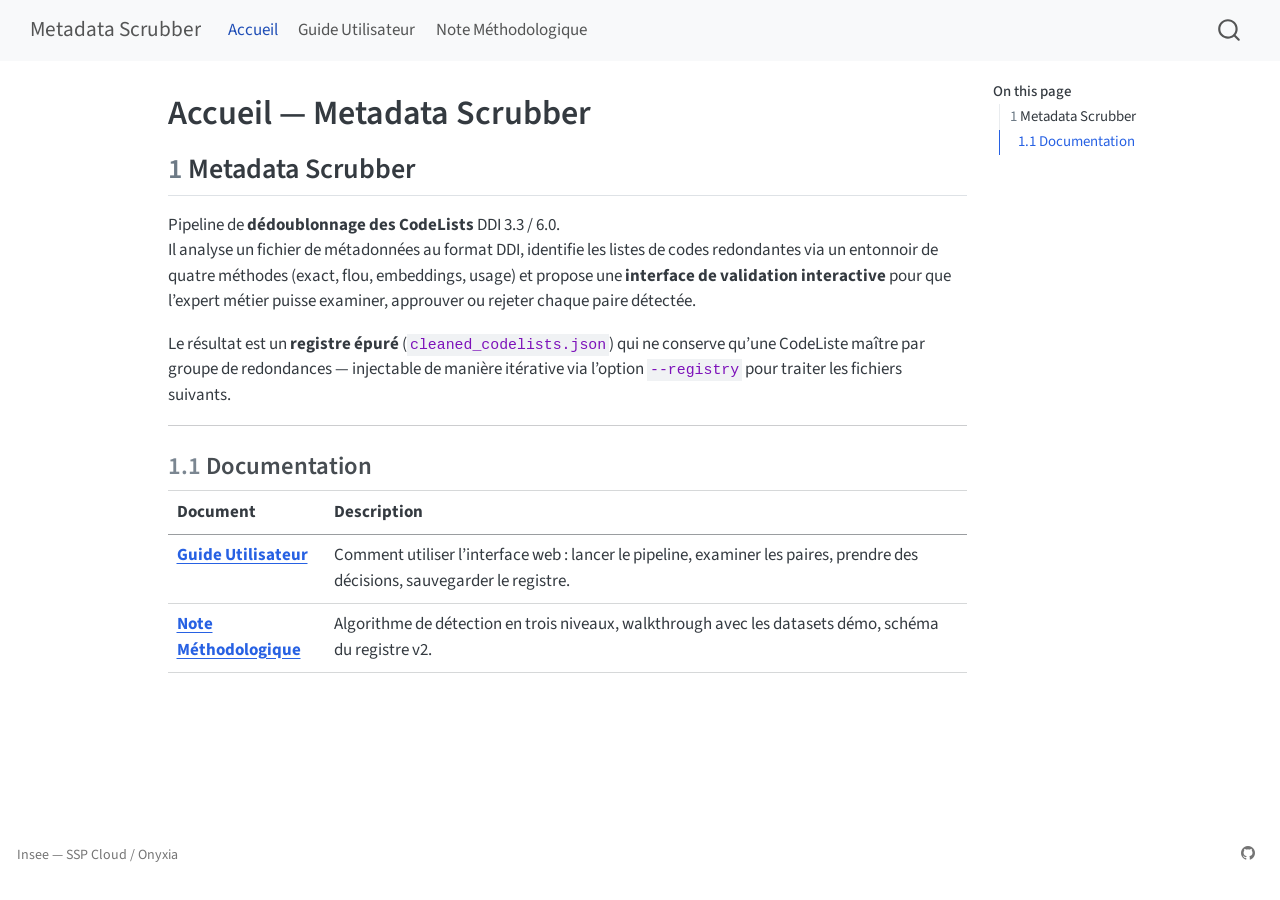
==== index.html @ 08cfbf57 "Built site for gh-pages" ====
<!DOCTYPE html>
<html xmlns="http://www.w3.org/1999/xhtml" lang="en" xml:lang="en"><head>

<meta charset="utf-8">
<meta name="generator" content="quarto-1.9.38">

<meta name="viewport" content="width=device-width, initial-scale=1.0, user-scalable=yes">


<title>Accueil — Metadata Scrubber – Metadata Scrubber</title>
<style>
/* Default styles provided by pandoc.
** See https://pandoc.org/MANUAL.html#variables-for-html for config info.
*/
code{white-space: pre-wrap;}
span.smallcaps{font-variant: small-caps;}
div.columns{display: flex; gap: min(4vw, 1.5em);}
div.column{flex: auto; overflow-x: auto;}
div.hanging-indent{margin-left: 1.5em; text-indent: -1.5em;}
ul.task-list{list-style: none;}
ul.task-list li input[type="checkbox"] {
  width: 0.8em;
  margin: 0 0.8em 0.2em -1em; /* quarto-specific, see https://github.com/quarto-dev/quarto-cli/issues/4556 */ 
  vertical-align: middle;
}
</style>


<script src="site_libs/quarto-nav/quarto-nav.js"></script>
<script src="site_libs/quarto-nav/headroom.min.js"></script>
<script src="site_libs/clipboard/clipboard.min.js"></script>
<script src="site_libs/quarto-search/autocomplete.umd.js"></script>
<script src="site_libs/quarto-search/fuse.min.js"></script>
<script src="site_libs/quarto-search/quarto-search.js"></script>
<meta name="quarto:offset" content="./">
<script src="site_libs/quarto-html/quarto.js" type="module"></script>
<script src="site_libs/quarto-html/tabsets/tabsets.js" type="module"></script>
<script src="site_libs/quarto-html/popper.min.js"></script>
<script src="site_libs/quarto-html/tippy.umd.min.js"></script>
<script src="site_libs/quarto-html/anchor.min.js"></script>
<link href="site_libs/quarto-html/tippy.css" rel="stylesheet">
<link href="site_libs/quarto-html/quarto-syntax-highlighting-15634bcf2e68342d4ad2dfa704d543f6.css" rel="stylesheet" id="quarto-text-highlighting-styles">
<script src="site_libs/bootstrap/bootstrap.min.js"></script>
<link href="site_libs/bootstrap/bootstrap-icons.css" rel="stylesheet">
<link href="site_libs/bootstrap/bootstrap-0efca1fc80fbaa19430da101cd0e8dd0.min.css" rel="stylesheet" append-hash="true" id="quarto-bootstrap" data-mode="light">
<script id="quarto-search-options" type="application/json">{
  "location": "navbar",
  "copy-button": false,
  "collapse-after": 3,
  "panel-placement": "end",
  "type": "overlay",
  "limit": 50,
  "keyboard-shortcut": [
    "f",
    "/",
    "s"
  ],
  "show-item-context": false,
  "language": {
    "search-no-results-text": "No results",
    "search-matching-documents-text": "matching documents",
    "search-copy-link-title": "Copy link to search",
    "search-hide-matches-text": "Hide additional matches",
    "search-more-match-text": "more match in this document",
    "search-more-matches-text": "more matches in this document",
    "search-clear-button-title": "Clear",
    "search-text-placeholder": "",
    "search-detached-cancel-button-title": "Cancel",
    "search-submit-button-title": "Submit",
    "search-label": "Search"
  }
}</script>


</head>

<body class="nav-fixed quarto-light">

<div id="quarto-search-results"></div>
  <header id="quarto-header" class="headroom fixed-top">
    <nav class="navbar navbar-expand-lg " data-bs-theme="dark">
      <div class="navbar-container container-fluid">
      <div class="navbar-brand-container mx-auto">
    <a class="navbar-brand" href="./index.html">
    <span class="navbar-title">Metadata Scrubber</span>
    </a>
  </div>
            <div id="quarto-search" class="" title="Search"></div>
          <button class="navbar-toggler" type="button" data-bs-toggle="collapse" data-bs-target="#navbarCollapse" aria-controls="navbarCollapse" role="menu" aria-expanded="false" aria-label="Toggle navigation" onclick="if (window.quartoToggleHeadroom) { window.quartoToggleHeadroom(); }">
  <span class="navbar-toggler-icon"></span>
</button>
          <div class="collapse navbar-collapse" id="navbarCollapse">
            <ul class="navbar-nav navbar-nav-scroll me-auto">
  <li class="nav-item">
    <a class="nav-link active" href="./index.html" aria-current="page"> 
<span class="menu-text">Accueil</span></a>
  </li>  
  <li class="nav-item">
    <a class="nav-link" href="./guide_utilisateur.html"> 
<span class="menu-text">Guide Utilisateur</span></a>
  </li>  
  <li class="nav-item">
    <a class="nav-link" href="./note_methodologique_dedoublonnage.html"> 
<span class="menu-text">Note Méthodologique</span></a>
  </li>  
</ul>
          </div> <!-- /navcollapse -->
            <div class="quarto-navbar-tools">
</div>
      </div> <!-- /container-fluid -->
    </nav>
</header>
<!-- content -->
<div id="quarto-content" class="quarto-container page-columns page-rows-contents page-layout-article page-navbar">
<!-- sidebar -->
<!-- margin-sidebar -->
    <div id="quarto-margin-sidebar" class="sidebar margin-sidebar">
        <nav id="TOC" role="doc-toc" class="toc-active">
    <h2 id="toc-title">On this page</h2>
   
  <ul>
  <li><a href="#metadata-scrubber" id="toc-metadata-scrubber" class="nav-link active" data-scroll-target="#metadata-scrubber"><span class="header-section-number">1</span> Metadata Scrubber</a>
  <ul class="collapse">
  <li><a href="#documentation" id="toc-documentation" class="nav-link" data-scroll-target="#documentation"><span class="header-section-number">1.1</span> Documentation</a></li>
  </ul></li>
  </ul>
</nav>
    </div>
<!-- main -->
<main class="content" id="quarto-document-content">

<header id="title-block-header" class="quarto-title-block default">
<div class="quarto-title">
<h1 class="title">Accueil — Metadata Scrubber</h1>
</div>



<div class="quarto-title-meta">

    
  
    
  </div>
  


</header>


<section id="metadata-scrubber" class="level2" data-number="1">
<h2 data-number="1" class="anchored" data-anchor-id="metadata-scrubber"><span class="header-section-number">1</span> Metadata Scrubber</h2>
<p>Pipeline de <strong>dédoublonnage des CodeLists</strong> DDI 3.3 / 6.0.<br>
Il analyse un fichier de métadonnées au format DDI, identifie les listes de codes redondantes via un entonnoir de quatre méthodes (exact, flou, embeddings, usage) et propose une <strong>interface de validation interactive</strong> pour que l’expert métier puisse examiner, approuver ou rejeter chaque paire détectée.</p>
<p>Le résultat est un <strong>registre épuré</strong> (<code>cleaned_codelists.json</code>) qui ne conserve qu’une CodeListe maître par groupe de redondances — injectable de manière itérative via l’option <code>--registry</code> pour traiter les fichiers suivants.</p>
<hr>
<section id="documentation" class="level3" data-number="1.1">
<h3 data-number="1.1" class="anchored" data-anchor-id="documentation"><span class="header-section-number">1.1</span> Documentation</h3>
<table class="caption-top table">
<thead>
<tr class="header">
<th>Document</th>
<th>Description</th>
</tr>
</thead>
<tbody>
<tr class="odd">
<td><a href="./guide_utilisateur.html"><strong>Guide Utilisateur</strong></a></td>
<td>Comment utiliser l’interface web : lancer le pipeline, examiner les paires, prendre des décisions, sauvegarder le registre.</td>
</tr>
<tr class="even">
<td><a href="./note_methodologique_dedoublonnage.html"><strong>Note Méthodologique</strong></a></td>
<td>Algorithme de détection en trois niveaux, walkthrough avec les datasets démo, schéma du registre v2.</td>
</tr>
</tbody>
</table>


</section>
</section>

</main> <!-- /main -->
<script id="quarto-html-after-body" type="application/javascript">
  window.document.addEventListener("DOMContentLoaded", function (event) {
    const icon = "";
    const anchorJS = new window.AnchorJS();
    anchorJS.options = {
      placement: 'right',
      icon: icon
    };
    anchorJS.add('.anchored');
    const isCodeAnnotation = (el) => {
      for (const clz of el.classList) {
        if (clz.startsWith('code-annotation-')) {                     
          return true;
        }
      }
      return false;
    }
    const onCopySuccess = function(e) {
      // button target
      const button = e.trigger;
      // don't keep focus
      button.blur();
      // flash "checked"
      button.classList.add('code-copy-button-checked');
      var currentTitle = button.getAttribute("title");
      button.setAttribute("title", "Copied!");
      let tooltip;
      if (window.bootstrap) {
        button.setAttribute("data-bs-toggle", "tooltip");
        button.setAttribute("data-bs-placement", "left");
        button.setAttribute("data-bs-title", "Copied!");
        tooltip = new bootstrap.Tooltip(button, 
          { trigger: "manual", 
            customClass: "code-copy-button-tooltip",
            offset: [0, -8]});
        tooltip.show();    
      }
      setTimeout(function() {
        if (tooltip) {
          tooltip.hide();
          button.removeAttribute("data-bs-title");
          button.removeAttribute("data-bs-toggle");
          button.removeAttribute("data-bs-placement");
        }
        button.setAttribute("title", currentTitle);
        button.classList.remove('code-copy-button-checked');
      }, 1000);
      // clear code selection
      e.clearSelection();
    }
    const getTextToCopy = function(trigger) {
      const outerScaffold = trigger.parentElement.cloneNode(true);
      const codeEl = outerScaffold.querySelector('code');
      for (const childEl of codeEl.children) {
        if (isCodeAnnotation(childEl)) {
          childEl.remove();
        }
      }
      return codeEl.innerText;
    }
    const clipboard = new window.ClipboardJS('.code-copy-button:not([data-in-quarto-modal])', {
      text: getTextToCopy
    });
    clipboard.on('success', onCopySuccess);
    if (window.document.getElementById('quarto-embedded-source-code-modal')) {
      const clipboardModal = new window.ClipboardJS('.code-copy-button[data-in-quarto-modal]', {
        text: getTextToCopy,
        container: window.document.getElementById('quarto-embedded-source-code-modal')
      });
      clipboardModal.on('success', onCopySuccess);
    }
      var localhostRegex = new RegExp(/^(?:http|https):\/\/localhost\:?[0-9]*\//);
      var mailtoRegex = new RegExp(/^mailto:/);
        var filterRegex = new RegExp('/' + window.location.host + '/');
      var isInternal = (href) => {
          return filterRegex.test(href) || localhostRegex.test(href) || mailtoRegex.test(href);
      }
      // Inspect non-navigation links and adorn them if external
     var links = window.document.querySelectorAll('a[href]:not(.nav-link):not(.navbar-brand):not(.toc-action):not(.sidebar-link):not(.sidebar-item-toggle):not(.pagination-link):not(.no-external):not([aria-hidden]):not(.dropdown-item):not(.quarto-navigation-tool):not(.about-link)');
      for (var i=0; i<links.length; i++) {
        const link = links[i];
        if (!isInternal(link.href)) {
          // undo the damage that might have been done by quarto-nav.js in the case of
          // links that we want to consider external
          if (link.dataset.originalHref !== undefined) {
            link.href = link.dataset.originalHref;
          }
        }
      }
    function tippyHover(el, contentFn, onTriggerFn, onUntriggerFn) {
      const config = {
        allowHTML: true,
        maxWidth: 500,
        delay: 100,
        arrow: false,
        appendTo: function(el) {
            return el.parentElement;
        },
        interactive: true,
        interactiveBorder: 10,
        theme: 'quarto',
        placement: 'bottom-start',
      };
      if (contentFn) {
        config.content = contentFn;
      }
      if (onTriggerFn) {
        config.onTrigger = onTriggerFn;
      }
      if (onUntriggerFn) {
        config.onUntrigger = onUntriggerFn;
      }
      window.tippy(el, config); 
    }
    const noterefs = window.document.querySelectorAll('a[role="doc-noteref"]');
    for (var i=0; i<noterefs.length; i++) {
      const ref = noterefs[i];
      tippyHover(ref, function() {
        // use id or data attribute instead here
        let href = ref.getAttribute('data-footnote-href') || ref.getAttribute('href');
        try { href = new URL(href).hash; } catch {}
        const id = href.replace(/^#\/?/, "");
        const note = window.document.getElementById(id);
        if (note) {
          return note.innerHTML;
        } else {
          return "";
        }
      });
    }
    const xrefs = window.document.querySelectorAll('a.quarto-xref');
    const processXRef = (id, note) => {
      // Strip column container classes
      const stripColumnClz = (el) => {
        el.classList.remove("page-full", "page-columns");
        if (el.children) {
          for (const child of el.children) {
            stripColumnClz(child);
          }
        }
      }
      stripColumnClz(note)
      if (id === null || id.startsWith('sec-')) {
        // Special case sections, only their first couple elements
        const container = document.createElement("div");
        if (note.children && note.children.length > 2) {
          container.appendChild(note.children[0].cloneNode(true));
          for (let i = 1; i < note.children.length; i++) {
            const child = note.children[i];
            if (child.tagName === "P" && child.innerText === "") {
              continue;
            } else {
              container.appendChild(child.cloneNode(true));
              break;
            }
          }
          if (window.Quarto?.typesetMath) {
            window.Quarto.typesetMath(container);
          }
          return container.innerHTML
        } else {
          if (window.Quarto?.typesetMath) {
            window.Quarto.typesetMath(note);
          }
          return note.innerHTML;
        }
      } else {
        // Remove any anchor links if they are present
        const anchorLink = note.querySelector('a.anchorjs-link');
        if (anchorLink) {
          anchorLink.remove();
        }
        if (window.Quarto?.typesetMath) {
          window.Quarto.typesetMath(note);
        }
        if (note.classList.contains("callout")) {
          return note.outerHTML;
        } else {
          return note.innerHTML;
        }
      }
    }
    for (var i=0; i<xrefs.length; i++) {
      const xref = xrefs[i];
      tippyHover(xref, undefined, function(instance) {
        instance.disable();
        let url = xref.getAttribute('href');
        let hash = undefined; 
        if (url.startsWith('#')) {
          hash = url;
        } else {
          try { hash = new URL(url).hash; } catch {}
        }
        if (hash) {
          const id = hash.replace(/^#\/?/, "");
          const note = window.document.getElementById(id);
          if (note !== null) {
            try {
              const html = processXRef(id, note.cloneNode(true));
              instance.setContent(html);
            } finally {
              instance.enable();
              instance.show();
            }
          } else {
            // See if we can fetch this
            fetch(url.split('#')[0])
            .then(res => res.text())
            .then(html => {
              const parser = new DOMParser();
              const htmlDoc = parser.parseFromString(html, "text/html");
              const note = htmlDoc.getElementById(id);
              if (note !== null) {
                const html = processXRef(id, note);
                instance.setContent(html);
              } 
            }).finally(() => {
              instance.enable();
              instance.show();
            });
          }
        } else {
          // See if we can fetch a full url (with no hash to target)
          // This is a special case and we should probably do some content thinning / targeting
          fetch(url)
          .then(res => res.text())
          .then(html => {
            const parser = new DOMParser();
            const htmlDoc = parser.parseFromString(html, "text/html");
            const note = htmlDoc.querySelector('main.content');
            if (note !== null) {
              // This should only happen for chapter cross references
              // (since there is no id in the URL)
              // remove the first header
              if (note.children.length > 0 && note.children[0].tagName === "HEADER") {
                note.children[0].remove();
              }
              const html = processXRef(null, note);
              instance.setContent(html);
            } 
          }).finally(() => {
            instance.enable();
            instance.show();
          });
        }
      }, function(instance) {
      });
    }
        let selectedAnnoteEl;
        const selectorForAnnotation = ( cell, annotation) => {
          let cellAttr = 'data-code-cell="' + cell + '"';
          let lineAttr = 'data-code-annotation="' +  annotation + '"';
          const selector = 'span[' + cellAttr + '][' + lineAttr + ']';
          return selector;
        }
        const selectCodeLines = (annoteEl) => {
          const doc = window.document;
          const targetCell = annoteEl.getAttribute("data-target-cell");
          const targetAnnotation = annoteEl.getAttribute("data-target-annotation");
          const annoteSpan = window.document.querySelector(selectorForAnnotation(targetCell, targetAnnotation));
          const lines = annoteSpan.getAttribute("data-code-lines").split(",");
          const lineIds = lines.map((line) => {
            return targetCell + "-" + line;
          })
          let top = null;
          let height = null;
          let parent = null;
          if (lineIds.length > 0) {
              //compute the position of the single el (top and bottom and make a div)
              const el = window.document.getElementById(lineIds[0]);
              top = el.offsetTop;
              height = el.offsetHeight;
              parent = el.parentElement.parentElement;
            if (lineIds.length > 1) {
              const lastEl = window.document.getElementById(lineIds[lineIds.length - 1]);
              const bottom = lastEl.offsetTop + lastEl.offsetHeight;
              height = bottom - top;
            }
            if (top !== null && height !== null && parent !== null) {
              // cook up a div (if necessary) and position it 
              let div = window.document.getElementById("code-annotation-line-highlight");
              if (div === null) {
                div = window.document.createElement("div");
                div.setAttribute("id", "code-annotation-line-highlight");
                div.style.position = 'absolute';
                parent.appendChild(div);
              }
              div.style.top = top - 2 + "px";
              div.style.height = height + 4 + "px";
              div.style.left = 0;
              let gutterDiv = window.document.getElementById("code-annotation-line-highlight-gutter");
              if (gutterDiv === null) {
                gutterDiv = window.document.createElement("div");
                gutterDiv.setAttribute("id", "code-annotation-line-highlight-gutter");
                gutterDiv.style.position = 'absolute';
                const codeCell = window.document.getElementById(targetCell);
                const gutter = codeCell.querySelector('.code-annotation-gutter');
                gutter.appendChild(gutterDiv);
              }
              gutterDiv.style.top = top - 2 + "px";
              gutterDiv.style.height = height + 4 + "px";
            }
            selectedAnnoteEl = annoteEl;
          }
        };
        const unselectCodeLines = () => {
          const elementsIds = ["code-annotation-line-highlight", "code-annotation-line-highlight-gutter"];
          elementsIds.forEach((elId) => {
            const div = window.document.getElementById(elId);
            if (div) {
              div.remove();
            }
          });
          selectedAnnoteEl = undefined;
        };
          // Handle positioning of the toggle
      window.addEventListener(
        "resize",
        throttle(() => {
          elRect = undefined;
          if (selectedAnnoteEl) {
            selectCodeLines(selectedAnnoteEl);
          }
        }, 10)
      );
      function throttle(fn, ms) {
      let throttle = false;
      let timer;
        return (...args) => {
          if(!throttle) { // first call gets through
              fn.apply(this, args);
              throttle = true;
          } else { // all the others get throttled
              if(timer) clearTimeout(timer); // cancel #2
              timer = setTimeout(() => {
                fn.apply(this, args);
                timer = throttle = false;
              }, ms);
          }
        };
      }
        // Attach click handler to the DT
        const annoteDls = window.document.querySelectorAll('dt[data-target-cell]');
        for (const annoteDlNode of annoteDls) {
          annoteDlNode.addEventListener('click', (event) => {
            const clickedEl = event.target;
            if (clickedEl !== selectedAnnoteEl) {
              unselectCodeLines();
              const activeEl = window.document.querySelector('dt[data-target-cell].code-annotation-active');
              if (activeEl) {
                activeEl.classList.remove('code-annotation-active');
              }
              selectCodeLines(clickedEl);
              clickedEl.classList.add('code-annotation-active');
            } else {
              // Unselect the line
              unselectCodeLines();
              clickedEl.classList.remove('code-annotation-active');
            }
          });
        }
    const findCites = (el) => {
      const parentEl = el.parentElement;
      if (parentEl) {
        const cites = parentEl.dataset.cites;
        if (cites) {
          return {
            el,
            cites: cites.split(' ')
          };
        } else {
          return findCites(el.parentElement)
        }
      } else {
        return undefined;
      }
    };
    var bibliorefs = window.document.querySelectorAll('a[role="doc-biblioref"]');
    for (var i=0; i<bibliorefs.length; i++) {
      const ref = bibliorefs[i];
      const citeInfo = findCites(ref);
      if (citeInfo) {
        tippyHover(citeInfo.el, function() {
          var popup = window.document.createElement('div');
          citeInfo.cites.forEach(function(cite) {
            var citeDiv = window.document.createElement('div');
            citeDiv.classList.add('hanging-indent');
            citeDiv.classList.add('csl-entry');
            var biblioDiv = window.document.getElementById('ref-' + cite);
            if (biblioDiv) {
              citeDiv.innerHTML = biblioDiv.innerHTML;
            }
            popup.appendChild(citeDiv);
          });
          return popup.innerHTML;
        });
      }
    }
  });
  </script>
</div> <!-- /content -->
<footer class="footer">
  <div class="nav-footer">
    <div class="nav-footer-left">
<p>Insee — SSP Cloud / Onyxia</p>
</div>   
    <div class="nav-footer-center">
      &nbsp;
    </div>
    <div class="nav-footer-right">
      <ul class="footer-items list-unstyled">
    <li class="nav-item compact">
    <a class="nav-link" href="https://github.com/inseefrlab/metadata-scrubber">
      <i class="bi bi-github" role="img">
</i> 
    </a>
  </li>  
</ul>
    </div>
  </div>
</footer>




</body></html>
---- site_libs/quarto-html/tippy.css ----
.tippy-box[data-animation=fade][data-state=hidden]{opacity:0}[data-tippy-root]{max-width:calc(100vw - 10px)}.tippy-box{position:relative;background-color:#333;color:#fff;border-radius:4px;font-size:14px;line-height:1.4;white-space:normal;outline:0;transition-property:transform,visibility,opacity}.tippy-box[data-placement^=top]>.tippy-arrow{bottom:0}.tippy-box[data-placement^=top]>.tippy-arrow:before{bottom:-7px;left:0;border-width:8px 8px 0;border-top-color:initial;transform-origin:center top}.tippy-box[data-placement^=bottom]>.tippy-arrow{top:0}.tippy-box[data-placement^=bottom]>.tippy-arrow:before{top:-7px;left:0;border-width:0 8px 8px;border-bottom-color:initial;transform-origin:center bottom}.tippy-box[data-placement^=left]>.tippy-arrow{right:0}.tippy-box[data-placement^=left]>.tippy-arrow:before{border-width:8px 0 8px 8px;border-left-color:initial;right:-7px;transform-origin:center left}.tippy-box[data-placement^=right]>.tippy-arrow{left:0}.tippy-box[data-placement^=right]>.tippy-arrow:before{left:-7px;border-width:8px 8px 8px 0;border-right-color:initial;transform-origin:center right}.tippy-box[data-inertia][data-state=visible]{transition-timing-function:cubic-bezier(.54,1.5,.38,1.11)}.tippy-arrow{width:16px;height:16px;color:#333}.tippy-arrow:before{content:"";position:absolute;border-color:transparent;border-style:solid}.tippy-content{position:relative;padding:5px 9px;z-index:1}
---- site_libs/quarto-html/quarto-syntax-highlighting-15634bcf2e68342d4ad2dfa704d543f6.css ----
/* quarto syntax highlight colors */
:root {
  --quarto-hl-ot-color: #003B4F;
  --quarto-hl-at-color: #657422;
  --quarto-hl-ss-color: #20794D;
  --quarto-hl-an-color: #5E5E5E;
  --quarto-hl-fu-color: #4758AB;
  --quarto-hl-st-color: #20794D;
  --quarto-hl-cf-color: #003B4F;
  --quarto-hl-op-color: #5E5E5E;
  --quarto-hl-er-color: #AD0000;
  --quarto-hl-bn-color: #AD0000;
  --quarto-hl-al-color: #AD0000;
  --quarto-hl-va-color: #111111;
  --quarto-hl-bu-color: inherit;
  --quarto-hl-ex-color: inherit;
  --quarto-hl-pp-color: #AD0000;
  --quarto-hl-in-color: #5E5E5E;
  --quarto-hl-vs-color: #20794D;
  --quarto-hl-wa-color: #5E5E5E;
  --quarto-hl-do-color: #5E5E5E;
  --quarto-hl-im-color: #00769E;
  --quarto-hl-ch-color: #20794D;
  --quarto-hl-dt-color: #AD0000;
  --quarto-hl-fl-color: #AD0000;
  --quarto-hl-co-color: #5E5E5E;
  --quarto-hl-cv-color: #5E5E5E;
  --quarto-hl-cn-color: #8f5902;
  --quarto-hl-sc-color: #5E5E5E;
  --quarto-hl-dv-color: #AD0000;
  --quarto-hl-kw-color: #003B4F;
}

/* other quarto variables */
:root {
  --quarto-font-monospace: SFMono-Regular, Menlo, Monaco, Consolas, "Liberation Mono", "Courier New", monospace;
}

/* syntax highlight based on Pandoc's rules */
pre > code.sourceCode > span {
  color: #003B4F;
}

code.sourceCode > span {
  color: #003B4F;
}

div.sourceCode,
div.sourceCode pre.sourceCode {
  color: #003B4F;
}

/* Normal */
code span {
  color: #003B4F;
}

/* Alert */
code span.al {
  color: #AD0000;
  font-style: inherit;
}

/* Annotation */
code span.an {
  color: #5E5E5E;
  font-style: inherit;
}

/* Attribute */
code span.at {
  color: #657422;
  font-style: inherit;
}

/* BaseN */
code span.bn {
  color: #AD0000;
  font-style: inherit;
}

/* BuiltIn */
code span.bu {
  font-style: inherit;
}

/* ControlFlow */
code span.cf {
  color: #003B4F;
  font-weight: bold;
  font-style: inherit;
}

/* Char */
code span.ch {
  color: #20794D;
  font-style: inherit;
}

/* Constant */
code span.cn {
  color: #8f5902;
  font-style: inherit;
}

/* Comment */
code span.co {
  color: #5E5E5E;
  font-style: inherit;
}

/* CommentVar */
code span.cv {
  color: #5E5E5E;
  font-style: italic;
}

/* Documentation */
code span.do {
  color: #5E5E5E;
  font-style: italic;
}

/* DataType */
code span.dt {
  color: #AD0000;
  font-style: inherit;
}

/* DecVal */
code span.dv {
  color: #AD0000;
  font-style: inherit;
}

/* Error */
code span.er {
  color: #AD0000;
  font-style: inherit;
}

/* Extension */
code span.ex {
  font-style: inherit;
}

/* Float */
code span.fl {
  color: #AD0000;
  font-style: inherit;
}

/* Function */
code span.fu {
  color: #4758AB;
  font-style: inherit;
}

/* Import */
code span.im {
  color: #00769E;
  font-style: inherit;
}

/* Information */
code span.in {
  color: #5E5E5E;
  font-style: inherit;
}

/* Keyword */
code span.kw {
  color: #003B4F;
  font-weight: bold;
  font-style: inherit;
}

/* Operator */
code span.op {
  color: #5E5E5E;
  font-style: inherit;
}

/* Other */
code span.ot {
  color: #003B4F;
  font-style: inherit;
}

/* Preprocessor */
code span.pp {
  color: #AD0000;
  font-style: inherit;
}

/* SpecialChar */
code span.sc {
  color: #5E5E5E;
  font-style: inherit;
}

/* SpecialString */
code span.ss {
  color: #20794D;
  font-style: inherit;
}

/* String */
code span.st {
  color: #20794D;
  font-style: inherit;
}

/* Variable */
code span.va {
  color: #111111;
  font-style: inherit;
}

/* VerbatimString */
code span.vs {
  color: #20794D;
  font-style: inherit;
}

/* Warning */
code span.wa {
  color: #5E5E5E;
  font-style: italic;
}

.prevent-inlining {
  content: "</";
}

/*# sourceMappingURL=f23921c56f73e400b49028c9186a1aa0.css.map */
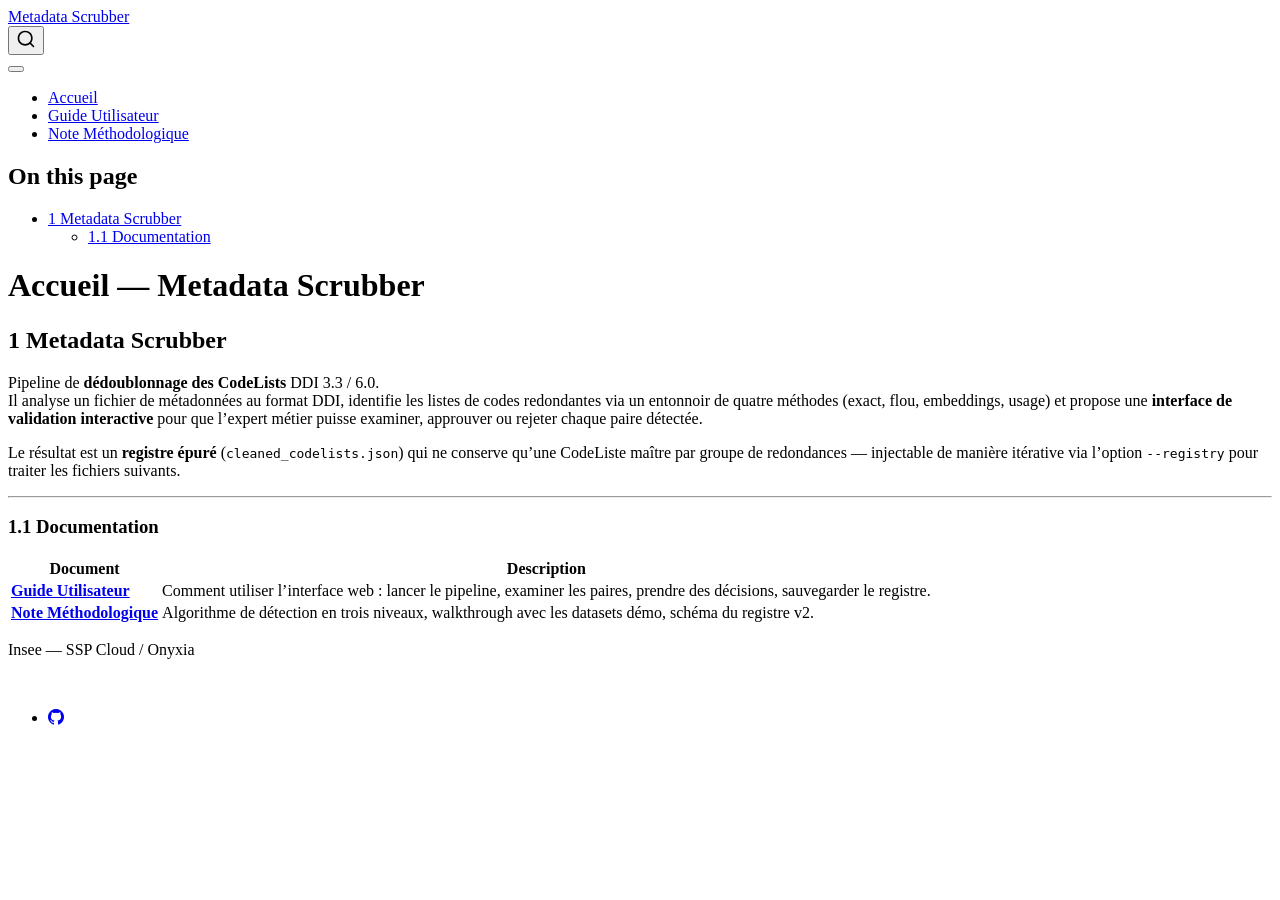
==== commit f98c1ff7: "Built site for gh-pages" ====
--- a/index.html
+++ b/index.html
@@ -42,7 +42,7 @@
 <link href="site_libs/quarto-html/quarto-syntax-highlighting-15634bcf2e68342d4ad2dfa704d543f6.css" rel="stylesheet" id="quarto-text-highlighting-styles">
 <script src="site_libs/bootstrap/bootstrap.min.js"></script>
 <link href="site_libs/bootstrap/bootstrap-icons.css" rel="stylesheet">
-<link href="site_libs/bootstrap/bootstrap-0efca1fc80fbaa19430da101cd0e8dd0.min.css" rel="stylesheet" append-hash="true" id="quarto-bootstrap" data-mode="light">
+<link href="site_libs/bootstrap/bootstrap-c98d9d0b3b0a085d3ddf71e6e91476d8.min.css" rel="stylesheet" append-hash="true" id="quarto-bootstrap" data-mode="light">
 <script id="quarto-search-options" type="application/json">{
   "location": "navbar",
   "copy-button": false,
@@ -253,7 +253,7 @@
     }
       var localhostRegex = new RegExp(/^(?:http|https):\/\/localhost\:?[0-9]*\//);
       var mailtoRegex = new RegExp(/^mailto:/);
-        var filterRegex = new RegExp('/' + window.location.host + '/');
+        var filterRegex = new RegExp("https:\/\/InseeFrLab\.github\.io\/metadata-scrubber\/");
       var isInternal = (href) => {
           return filterRegex.test(href) || localhostRegex.test(href) || mailtoRegex.test(href);
       }
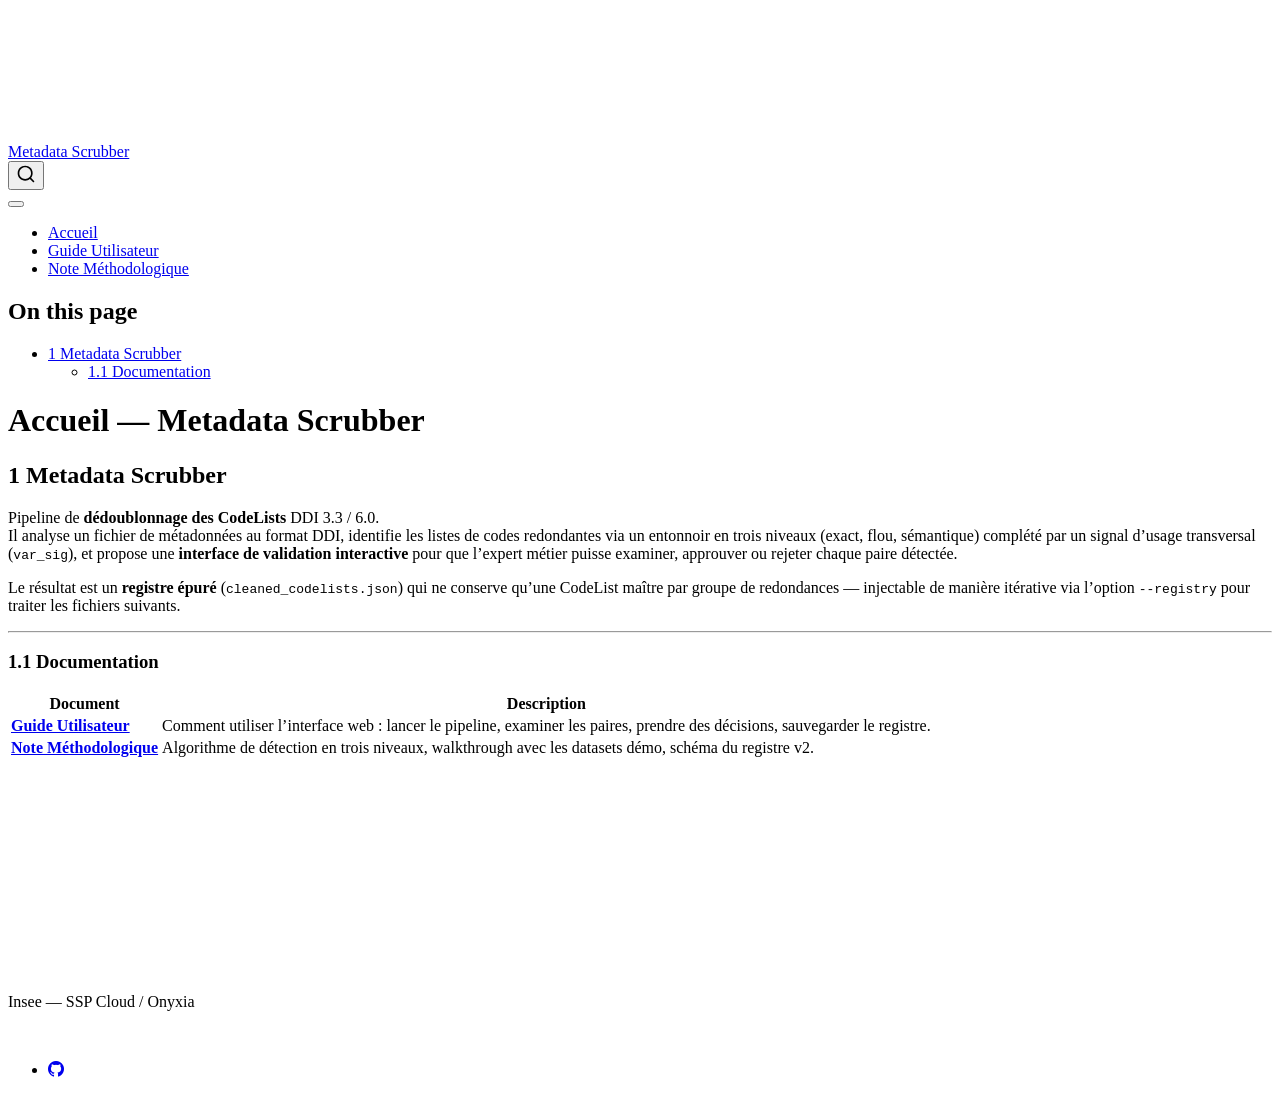
==== commit 24e575c0: "Built site for gh-pages" ====
--- a/index.html
+++ b/index.html
@@ -2,7 +2,7 @@
 <html xmlns="http://www.w3.org/1999/xhtml" lang="en" xml:lang="en"><head>
 
 <meta charset="utf-8">
-<meta name="generator" content="quarto-1.9.38">
+<meta name="generator" content="quarto-1.10.18">
 
 <meta name="viewport" content="width=device-width, initial-scale=1.0, user-scalable=yes">
 
@@ -12,10 +12,13 @@
 /* Default styles provided by pandoc.
 ** See https://pandoc.org/MANUAL.html#variables-for-html for config info.
 */
-code{white-space: pre-wrap;}
 span.smallcaps{font-variant: small-caps;}
-div.columns{display: flex; gap: min(4vw, 1.5em);}
-div.column{flex: auto; overflow-x: auto;}
+div.columns{display: flex; gap: 1.5em;}
+div.column{flex: auto;}
+@media screen {
+div.columns{gap: min(4vw, 1.5em);}
+div.column{overflow-x: auto;}
+}
 div.hanging-indent{margin-left: 1.5em; text-indent: -1.5em;}
 ul.task-list{list-style: none;}
 ul.task-list li input[type="checkbox"] {
@@ -39,10 +42,10 @@
 <script src="site_libs/quarto-html/tippy.umd.min.js"></script>
 <script src="site_libs/quarto-html/anchor.min.js"></script>
 <link href="site_libs/quarto-html/tippy.css" rel="stylesheet">
-<link href="site_libs/quarto-html/quarto-syntax-highlighting-15634bcf2e68342d4ad2dfa704d543f6.css" rel="stylesheet" id="quarto-text-highlighting-styles">
+<link href="site_libs/quarto-html/quarto-syntax-highlighting-64a204ab8560d761af7679ceaba22944.css" rel="stylesheet" id="quarto-text-highlighting-styles">
 <script src="site_libs/bootstrap/bootstrap.min.js"></script>
 <link href="site_libs/bootstrap/bootstrap-icons.css" rel="stylesheet">
-<link href="site_libs/bootstrap/bootstrap-c98d9d0b3b0a085d3ddf71e6e91476d8.min.css" rel="stylesheet" append-hash="true" id="quarto-bootstrap" data-mode="light">
+<link href="site_libs/bootstrap/bootstrap-6ac2aec46ad7f46b16024ee4409aa65c.min.css" rel="stylesheet" append-hash="true" id="quarto-bootstrap" data-mode="light">
 <script id="quarto-search-options" type="application/json">{
   "location": "navbar",
   "copy-button": false,
@@ -151,8 +154,8 @@
 <section id="metadata-scrubber" class="level2" data-number="1">
 <h2 data-number="1" class="anchored" data-anchor-id="metadata-scrubber"><span class="header-section-number">1</span> Metadata Scrubber</h2>
 <p>Pipeline de <strong>dédoublonnage des CodeLists</strong> DDI 3.3 / 6.0.<br>
-Il analyse un fichier de métadonnées au format DDI, identifie les listes de codes redondantes via un entonnoir de quatre méthodes (exact, flou, embeddings, usage) et propose une <strong>interface de validation interactive</strong> pour que l’expert métier puisse examiner, approuver ou rejeter chaque paire détectée.</p>
-<p>Le résultat est un <strong>registre épuré</strong> (<code>cleaned_codelists.json</code>) qui ne conserve qu’une CodeListe maître par groupe de redondances — injectable de manière itérative via l’option <code>--registry</code> pour traiter les fichiers suivants.</p>
+Il analyse un fichier de métadonnées au format DDI, identifie les listes de codes redondantes via un entonnoir en trois niveaux (exact, flou, sémantique) complété par un signal d’usage transversal (<code>var_sig</code>), et propose une <strong>interface de validation interactive</strong> pour que l’expert métier puisse examiner, approuver ou rejeter chaque paire détectée.</p>
+<p>Le résultat est un <strong>registre épuré</strong> (<code>cleaned_codelists.json</code>) qui ne conserve qu’une CodeList maître par groupe de redondances — injectable de manière itérative via l’option <code>--registry</code> pour traiter les fichiers suivants.</p>
 <hr>
 <section id="documentation" class="level3" data-number="1.1">
 <h3 data-number="1.1" class="anchored" data-anchor-id="documentation"><span class="header-section-number">1.1</span> Documentation</h3>
--- a/site_libs/quarto-html/quarto-syntax-highlighting-64a204ab8560d761af7679ceaba22944.css
+++ b/site_libs/quarto-html/quarto-syntax-highlighting-64a204ab8560d761af7679ceaba22944.css
@@ -0,0 +1,236 @@
+/* quarto syntax highlight colors */
+:root {
+  --quarto-hl-ot-color: #003B4F;
+  --quarto-hl-at-color: #657422;
+  --quarto-hl-ss-color: #20794D;
+  --quarto-hl-an-color: #5E5E5E;
+  --quarto-hl-fu-color: #4758AB;
+  --quarto-hl-st-color: #20794D;
+  --quarto-hl-cf-color: #003B4F;
+  --quarto-hl-op-color: #5E5E5E;
+  --quarto-hl-er-color: #AD0000;
+  --quarto-hl-bn-color: #AD0000;
+  --quarto-hl-al-color: #AD0000;
+  --quarto-hl-va-color: #111111;
+  --quarto-hl-bu-color: inherit;
+  --quarto-hl-ex-color: inherit;
+  --quarto-hl-pp-color: #AD0000;
+  --quarto-hl-in-color: #5E5E5E;
+  --quarto-hl-vs-color: #20794D;
+  --quarto-hl-wa-color: #5E5E5E;
+  --quarto-hl-do-color: #5E5E5E;
+  --quarto-hl-im-color: #00769E;
+  --quarto-hl-ch-color: #20794D;
+  --quarto-hl-dt-color: #AD0000;
+  --quarto-hl-fl-color: #AD0000;
+  --quarto-hl-co-color: #5E5E5E;
+  --quarto-hl-cv-color: #5E5E5E;
+  --quarto-hl-cn-color: #8f5902;
+  --quarto-hl-sc-color: #5E5E5E;
+  --quarto-hl-dv-color: #AD0000;
+  --quarto-hl-kw-color: #003B4F;
+}
+
+/* other quarto variables */
+:root {
+  --quarto-font-monospace: SFMono-Regular, Menlo, Monaco, Consolas, "Liberation Mono", "Courier New", monospace;
+}
+
+/* syntax highlight based on Pandoc's rules */
+pre > code.sourceCode > span {
+  color: #003B4F;
+}
+
+code.sourceCode > span {
+  color: #003B4F;
+}
+
+div.sourceCode,
+div.sourceCode pre.sourceCode {
+  color: #003B4F;
+}
+
+/* Normal */
+code span {
+  color: #003B4F;
+}
+
+/* Alert */
+code span.al {
+  color: #AD0000;
+  font-style: inherit;
+}
+
+/* Annotation */
+code span.an {
+  color: #5E5E5E;
+  font-style: inherit;
+}
+
+/* Attribute */
+code span.at {
+  color: #657422;
+  font-style: inherit;
+}
+
+/* BaseN */
+code span.bn {
+  color: #AD0000;
+  font-style: inherit;
+}
+
+/* BuiltIn */
+code span.bu {
+  font-style: inherit;
+}
+
+/* ControlFlow */
+code span.cf {
+  color: #003B4F;
+  font-weight: bold;
+  font-style: inherit;
+}
+
+/* Char */
+code span.ch {
+  color: #20794D;
+  font-style: inherit;
+}
+
+/* Constant */
+code span.cn {
+  color: #8f5902;
+  font-style: inherit;
+}
+
+/* Comment */
+code span.co {
+  color: #5E5E5E;
+  font-style: inherit;
+}
+
+/* CommentVar */
+code span.cv {
+  color: #5E5E5E;
+  font-style: italic;
+}
+
+/* Documentation */
+code span.do {
+  color: #5E5E5E;
+  font-style: italic;
+}
+
+/* DataType */
+code span.dt {
+  color: #AD0000;
+  font-style: inherit;
+}
+
+/* DecVal */
+code span.dv {
+  color: #AD0000;
+  font-style: inherit;
+}
+
+/* Error */
+code span.er {
+  color: #AD0000;
+  font-style: inherit;
+}
+
+/* Extension */
+code span.ex {
+  font-style: inherit;
+}
+
+/* Float */
+code span.fl {
+  color: #AD0000;
+  font-style: inherit;
+}
+
+/* Function */
+code span.fu {
+  color: #4758AB;
+  font-style: inherit;
+}
+
+/* Import */
+code span.im {
+  color: #00769E;
+  font-style: inherit;
+}
+
+/* Information */
+code span.in {
+  color: #5E5E5E;
+  font-style: inherit;
+}
+
+/* Keyword */
+code span.kw {
+  color: #003B4F;
+  font-weight: bold;
+  font-style: inherit;
+}
+
+/* Operator */
+code span.op {
+  color: #5E5E5E;
+  font-style: inherit;
+}
+
+/* Other */
+code span.ot {
+  color: #003B4F;
+  font-style: inherit;
+}
+
+/* Preprocessor */
+code span.pp {
+  color: #AD0000;
+  font-style: inherit;
+}
+
+/* SpecialChar */
+code span.sc {
+  color: #5E5E5E;
+  font-style: inherit;
+}
+
+/* SpecialString */
+code span.ss {
+  color: #20794D;
+  font-style: inherit;
+}
+
+/* String */
+code span.st {
+  color: #20794D;
+  font-style: inherit;
+}
+
+/* Variable */
+code span.va {
+  color: #111111;
+  font-style: inherit;
+}
+
+/* VerbatimString */
+code span.vs {
+  color: #20794D;
+  font-style: inherit;
+}
+
+/* Warning */
+code span.wa {
+  color: #5E5E5E;
+  font-style: italic;
+}
+
+.prevent-inlining {
+  content: "</";
+}
+
+/*# sourceMappingURL=9d8d5bb603a83b8298b89080a598c93b.css.map */
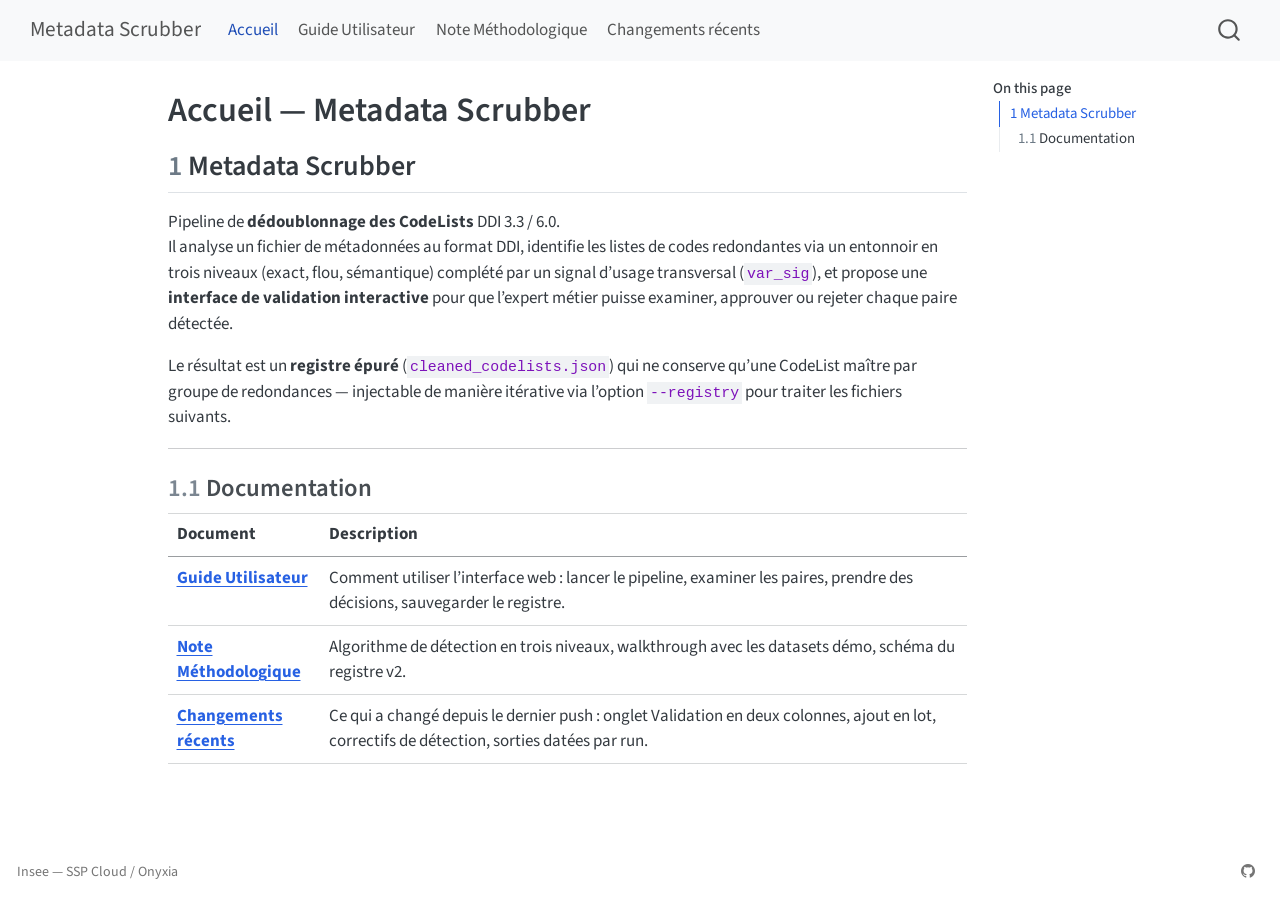
==== commit fe6edad7: "Built site for gh-pages" ====
--- a/index.html
+++ b/index.html
@@ -2,7 +2,7 @@
 <html xmlns="http://www.w3.org/1999/xhtml" lang="en" xml:lang="en"><head>
 
 <meta charset="utf-8">
-<meta name="generator" content="quarto-1.10.18">
+<meta name="generator" content="quarto-1.10.19">
 
 <meta name="viewport" content="width=device-width, initial-scale=1.0, user-scalable=yes">
 
@@ -42,10 +42,10 @@
 <script src="site_libs/quarto-html/tippy.umd.min.js"></script>
 <script src="site_libs/quarto-html/anchor.min.js"></script>
 <link href="site_libs/quarto-html/tippy.css" rel="stylesheet">
-<link href="site_libs/quarto-html/quarto-syntax-highlighting-64a204ab8560d761af7679ceaba22944.css" rel="stylesheet" id="quarto-text-highlighting-styles">
+<link href="site_libs/quarto-html/quarto-syntax-highlighting-bf27225e3a48a9273f3daa8f8e829971.css" rel="stylesheet" id="quarto-text-highlighting-styles">
 <script src="site_libs/bootstrap/bootstrap.min.js"></script>
 <link href="site_libs/bootstrap/bootstrap-icons.css" rel="stylesheet">
-<link href="site_libs/bootstrap/bootstrap-6ac2aec46ad7f46b16024ee4409aa65c.min.css" rel="stylesheet" append-hash="true" id="quarto-bootstrap" data-mode="light">
+<link href="site_libs/bootstrap/bootstrap-d3c09cf01b9717715406c5b992d80823.min.css" rel="stylesheet" append-hash="true" id="quarto-bootstrap" data-mode="light">
 <script id="quarto-search-options" type="application/json">{
   "location": "navbar",
   "copy-button": false,
@@ -106,6 +106,10 @@
     <a class="nav-link" href="./note_methodologique_dedoublonnage.html"> 
 <span class="menu-text">Note Méthodologique</span></a>
   </li>  
+  <li class="nav-item">
+    <a class="nav-link" href="./modifications_recentes.html"> 
+<span class="menu-text">Changements récents</span></a>
+  </li>  
 </ul>
           </div> <!-- /navcollapse -->
             <div class="quarto-navbar-tools">
@@ -174,6 +178,10 @@
 <tr class="even">
 <td><a href="./note_methodologique_dedoublonnage.html"><strong>Note Méthodologique</strong></a></td>
 <td>Algorithme de détection en trois niveaux, walkthrough avec les datasets démo, schéma du registre v2.</td>
+</tr>
+<tr class="odd">
+<td><a href="./modifications_recentes.html"><strong>Changements récents</strong></a></td>
+<td>Ce qui a changé depuis le dernier push : onglet Validation en deux colonnes, ajout en lot, correctifs de détection, sorties datées par run.</td>
 </tr>
 </tbody>
 </table>
--- a/site_libs/quarto-html/quarto-syntax-highlighting-bf27225e3a48a9273f3daa8f8e829971.css
+++ b/site_libs/quarto-html/quarto-syntax-highlighting-bf27225e3a48a9273f3daa8f8e829971.css
@@ -0,0 +1,236 @@
+/* quarto syntax highlight colors */
+:root {
+  --quarto-hl-ot-color: #003B4F;
+  --quarto-hl-at-color: #657422;
+  --quarto-hl-ss-color: #20794D;
+  --quarto-hl-an-color: #5E5E5E;
+  --quarto-hl-fu-color: #4758AB;
+  --quarto-hl-st-color: #20794D;
+  --quarto-hl-cf-color: #003B4F;
+  --quarto-hl-op-color: #5E5E5E;
+  --quarto-hl-er-color: #AD0000;
+  --quarto-hl-bn-color: #AD0000;
+  --quarto-hl-al-color: #AD0000;
+  --quarto-hl-va-color: #111111;
+  --quarto-hl-bu-color: inherit;
+  --quarto-hl-ex-color: inherit;
+  --quarto-hl-pp-color: #AD0000;
+  --quarto-hl-in-color: #5E5E5E;
+  --quarto-hl-vs-color: #20794D;
+  --quarto-hl-wa-color: #5E5E5E;
+  --quarto-hl-do-color: #5E5E5E;
+  --quarto-hl-im-color: #00769E;
+  --quarto-hl-ch-color: #20794D;
+  --quarto-hl-dt-color: #AD0000;
+  --quarto-hl-fl-color: #AD0000;
+  --quarto-hl-co-color: #5E5E5E;
+  --quarto-hl-cv-color: #5E5E5E;
+  --quarto-hl-cn-color: #8f5902;
+  --quarto-hl-sc-color: #5E5E5E;
+  --quarto-hl-dv-color: #AD0000;
+  --quarto-hl-kw-color: #003B4F;
+}
+
+/* other quarto variables */
+:root {
+  --quarto-font-monospace: SFMono-Regular, Menlo, Monaco, Consolas, "Liberation Mono", "Courier New", monospace;
+}
+
+/* syntax highlight based on Pandoc's rules */
+pre > code.sourceCode > span {
+  color: #003B4F;
+}
+
+code.sourceCode > span {
+  color: #003B4F;
+}
+
+div.sourceCode,
+div.sourceCode pre.sourceCode {
+  color: #003B4F;
+}
+
+/* Normal */
+code span {
+  color: #003B4F;
+}
+
+/* Alert */
+code span.al {
+  color: #AD0000;
+  font-style: inherit;
+}
+
+/* Annotation */
+code span.an {
+  color: #5E5E5E;
+  font-style: inherit;
+}
+
+/* Attribute */
+code span.at {
+  color: #657422;
+  font-style: inherit;
+}
+
+/* BaseN */
+code span.bn {
+  color: #AD0000;
+  font-style: inherit;
+}
+
+/* BuiltIn */
+code span.bu {
+  font-style: inherit;
+}
+
+/* ControlFlow */
+code span.cf {
+  color: #003B4F;
+  font-weight: bold;
+  font-style: inherit;
+}
+
+/* Char */
+code span.ch {
+  color: #20794D;
+  font-style: inherit;
+}
+
+/* Constant */
+code span.cn {
+  color: #8f5902;
+  font-style: inherit;
+}
+
+/* Comment */
+code span.co {
+  color: #5E5E5E;
+  font-style: inherit;
+}
+
+/* CommentVar */
+code span.cv {
+  color: #5E5E5E;
+  font-style: italic;
+}
+
+/* Documentation */
+code span.do {
+  color: #5E5E5E;
+  font-style: italic;
+}
+
+/* DataType */
+code span.dt {
+  color: #AD0000;
+  font-style: inherit;
+}
+
+/* DecVal */
+code span.dv {
+  color: #AD0000;
+  font-style: inherit;
+}
+
+/* Error */
+code span.er {
+  color: #AD0000;
+  font-style: inherit;
+}
+
+/* Extension */
+code span.ex {
+  font-style: inherit;
+}
+
+/* Float */
+code span.fl {
+  color: #AD0000;
+  font-style: inherit;
+}
+
+/* Function */
+code span.fu {
+  color: #4758AB;
+  font-style: inherit;
+}
+
+/* Import */
+code span.im {
+  color: #00769E;
+  font-style: inherit;
+}
+
+/* Information */
+code span.in {
+  color: #5E5E5E;
+  font-style: inherit;
+}
+
+/* Keyword */
+code span.kw {
+  color: #003B4F;
+  font-weight: bold;
+  font-style: inherit;
+}
+
+/* Operator */
+code span.op {
+  color: #5E5E5E;
+  font-style: inherit;
+}
+
+/* Other */
+code span.ot {
+  color: #003B4F;
+  font-style: inherit;
+}
+
+/* Preprocessor */
+code span.pp {
+  color: #AD0000;
+  font-style: inherit;
+}
+
+/* SpecialChar */
+code span.sc {
+  color: #5E5E5E;
+  font-style: inherit;
+}
+
+/* SpecialString */
+code span.ss {
+  color: #20794D;
+  font-style: inherit;
+}
+
+/* String */
+code span.st {
+  color: #20794D;
+  font-style: inherit;
+}
+
+/* Variable */
+code span.va {
+  color: #111111;
+  font-style: inherit;
+}
+
+/* VerbatimString */
+code span.vs {
+  color: #20794D;
+  font-style: inherit;
+}
+
+/* Warning */
+code span.wa {
+  color: #5E5E5E;
+  font-style: italic;
+}
+
+.prevent-inlining {
+  content: "</";
+}
+
+/*# sourceMappingURL=8be38f48d34c45af72792cbd699585e7.css.map */
